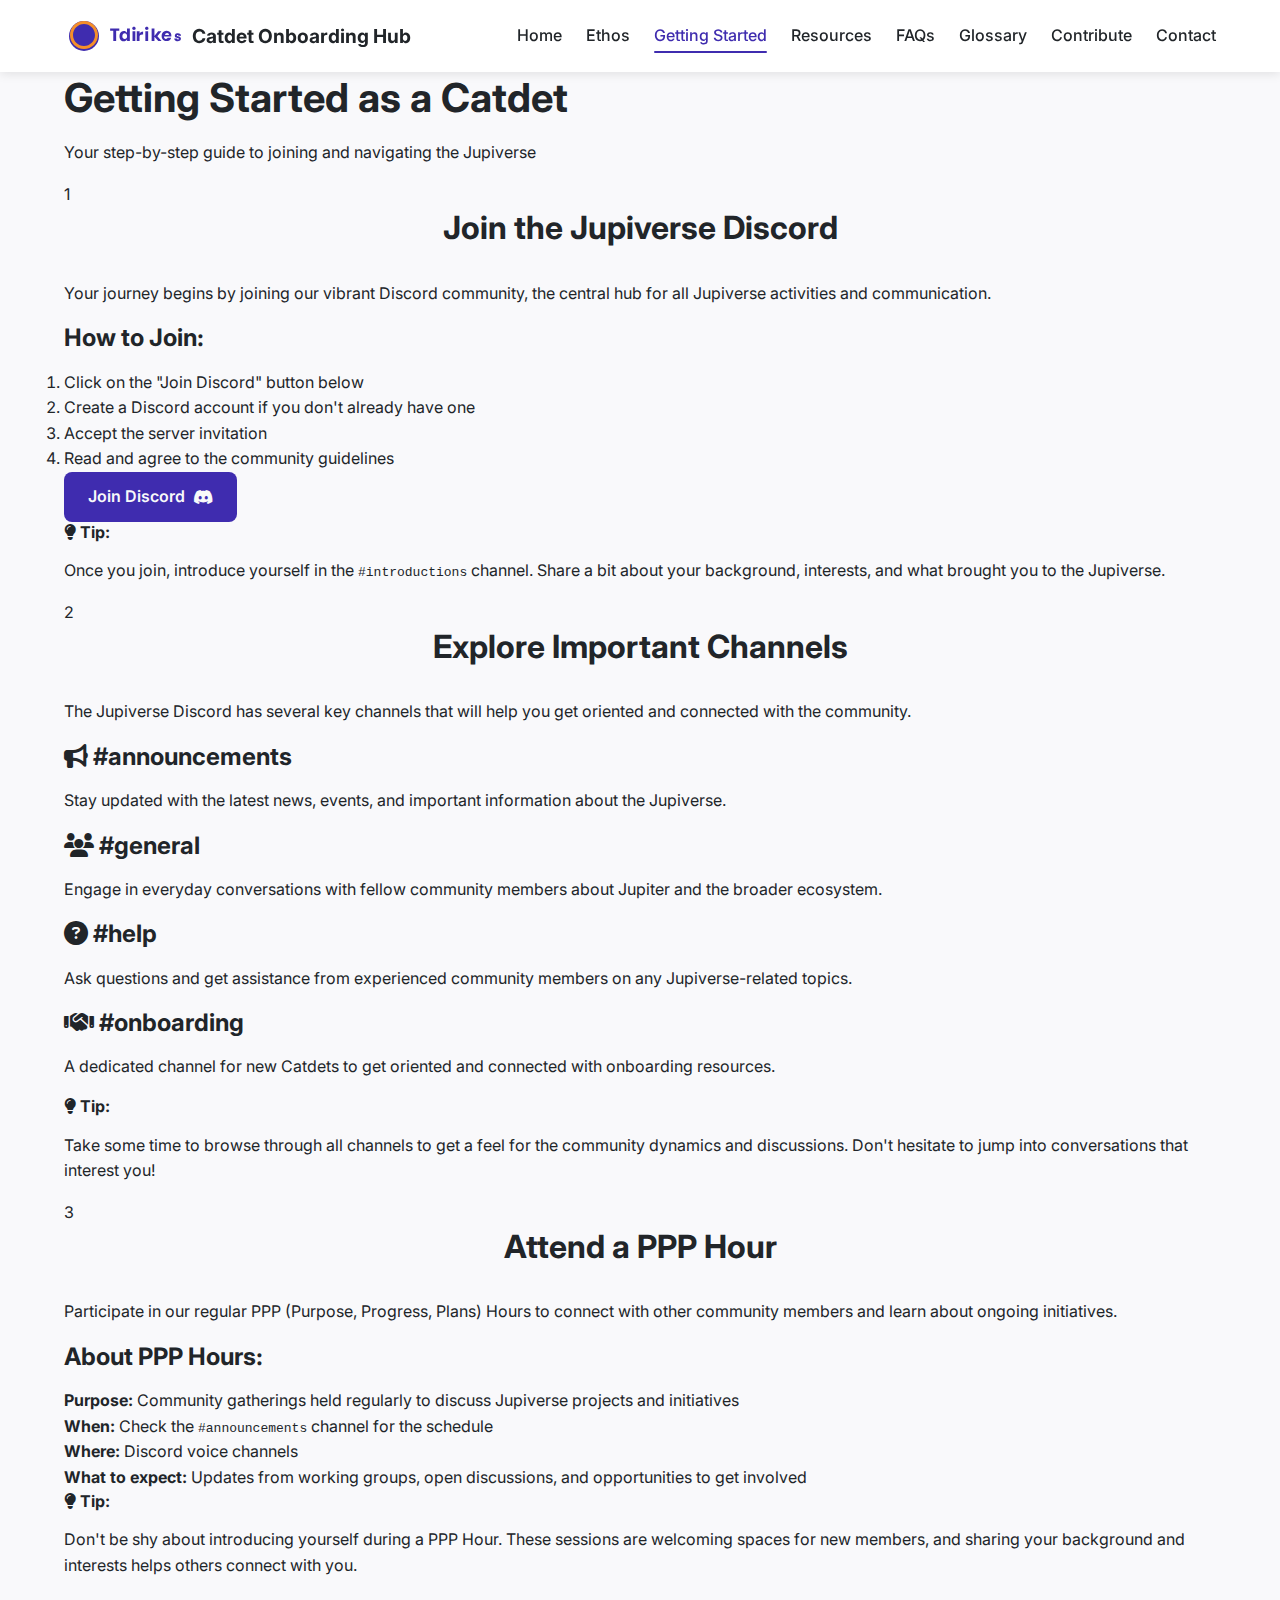
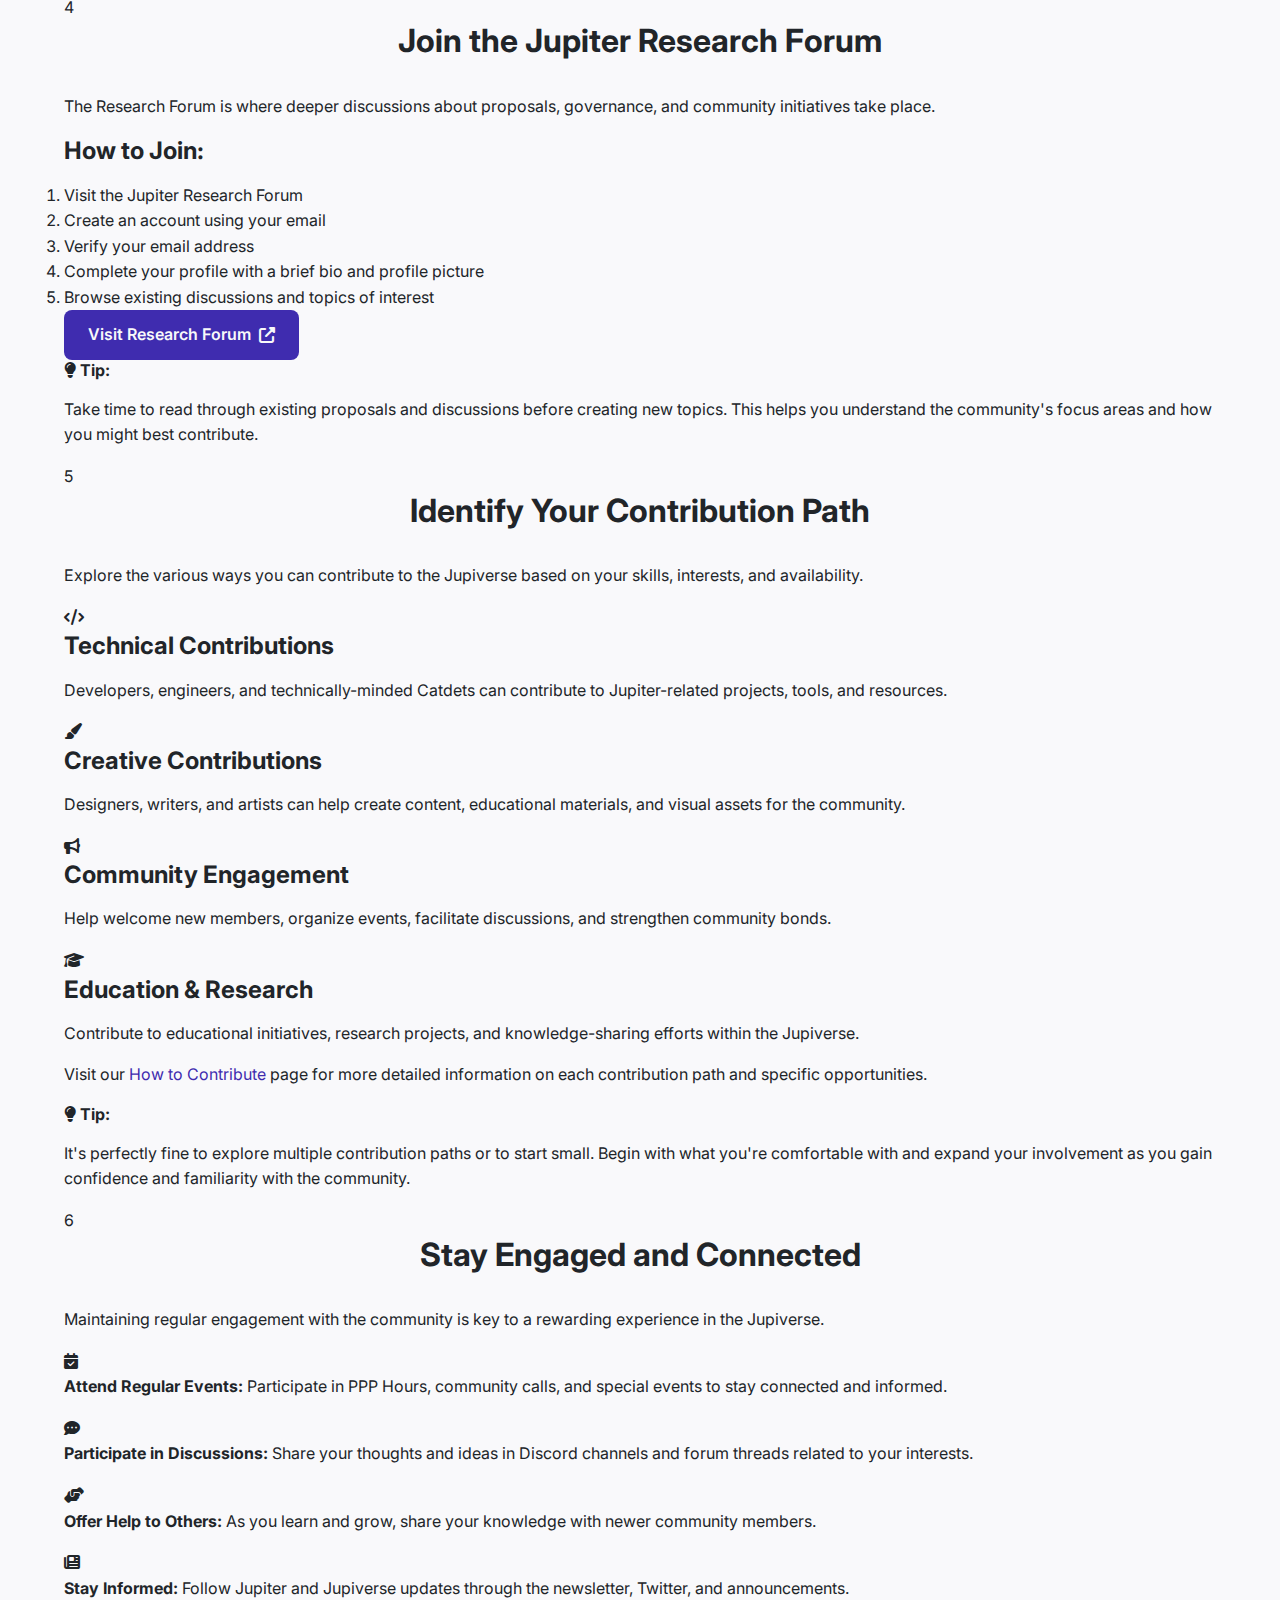
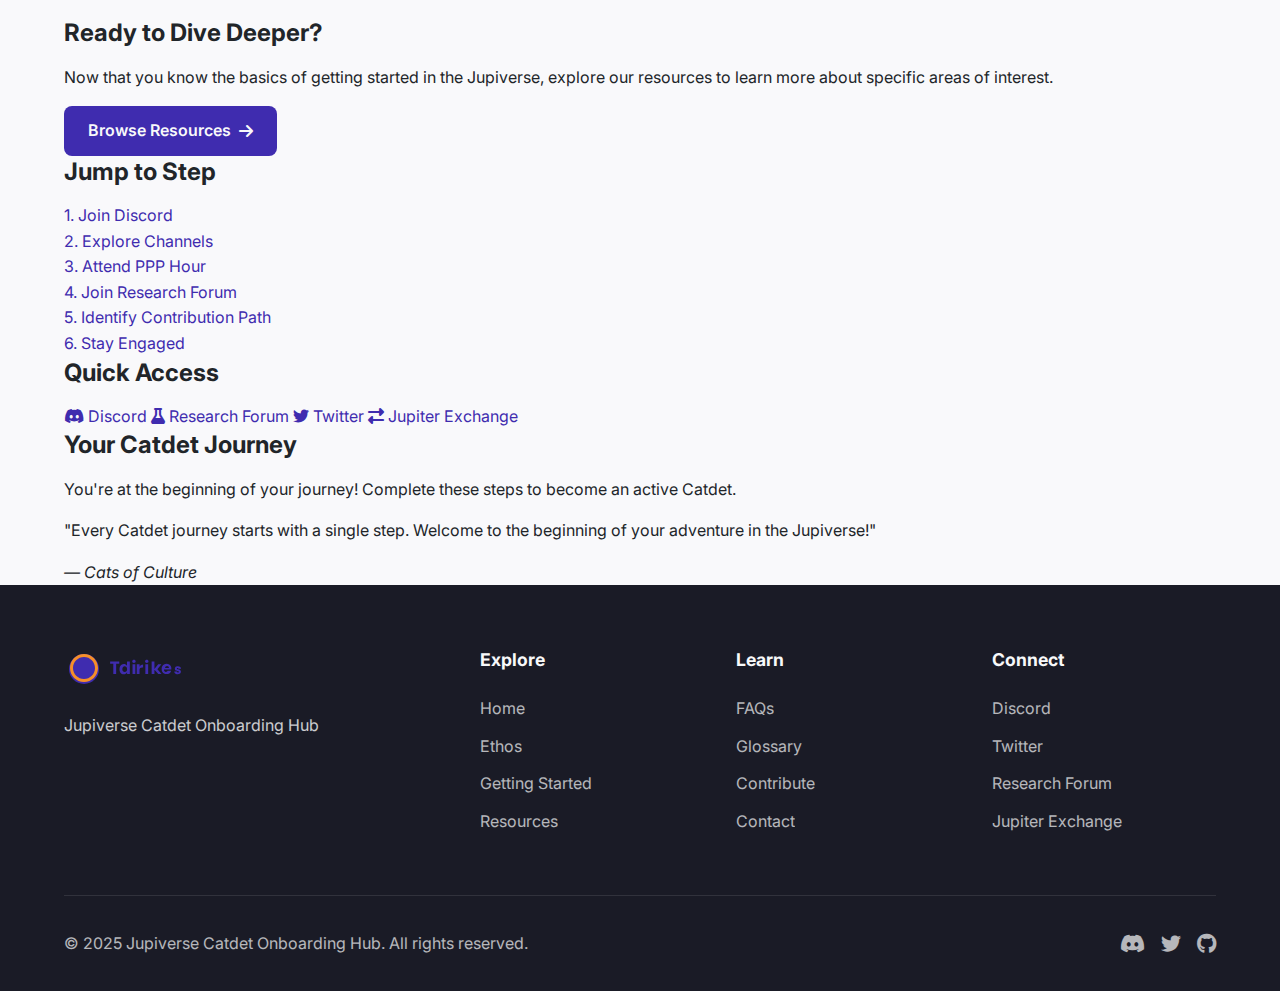
==== getting-started.html @ af23ca6e "Initial commit of Jupiverse Catdet Onboarding Hub" ====
<!DOCTYPE html>
<html lang="en">
<head>
    <meta charset="UTF-8">
    <meta name="viewport" content="width=device-width, initial-scale=1.0">
    <title>Getting Started | Jupiverse Catdet Onboarding Hub</title>
    <meta name="description" content="Step-by-step guide to join the Jupiverse community and start your journey as a Catdet">
    <link rel="stylesheet" href="css/styles.css">
    <link rel="stylesheet" href="https://cdnjs.cloudflare.com/ajax/libs/font-awesome/6.4.0/css/all.min.css">
    <link rel="preconnect" href="https://fonts.googleapis.com">
    <link rel="preconnect" href="https://fonts.gstatic.com" crossorigin>
    <link href="https://fonts.googleapis.com/css2?family=Inter:wght@300;400;500;600;700&display=swap" rel="stylesheet">
</head>
<body>
    <header>
        <div class="container">
            <div class="logo">
                <a href="index.html">
                    <img src="images/jupiverse-logo.svg" alt="Jupiverse Logo">
                    <span>Catdet Onboarding Hub</span>
                </a>
            </div>
            <nav>
                <button class="mobile-menu-btn" aria-label="Toggle navigation menu">
                    <span></span>
                    <span></span>
                    <span></span>
                </button>
                <ul class="nav-menu">
                    <li><a href="index.html">Home</a></li>
                    <li><a href="ethos.html">Ethos</a></li>
                    <li><a href="getting-started.html" class="active">Getting Started</a></li>
                    <li><a href="resources.html">Resources</a></li>
                    <li><a href="faqs.html">FAQs</a></li>
                    <li><a href="glossary.html">Glossary</a></li>
                    <li><a href="contribute.html">Contribute</a></li>
                    <li><a href="contact.html">Contact</a></li>
                </ul>
            </nav>
        </div>
    </header>

    <section class="page-header">
        <div class="container">
            <h1>Getting Started as a Catdet</h1>
            <p class="subtitle">Your step-by-step guide to joining and navigating the Jupiverse</p>
        </div>
    </section>

    <section class="content-section">
        <div class="container">
            <div class="content-grid">
                <div class="content-main">
                    <div class="steps-container">
                        <div class="step-item" id="step1">
                            <div class="step-number">1</div>
                            <div class="step-content">
                                <h2>Join the Jupiverse Discord</h2>
                                <p>Your journey begins by joining our vibrant Discord community, the central hub for all Jupiverse activities and communication.</p>
                                
                                <div class="instruction-box">
                                    <h3>How to Join:</h3>
                                    <ol>
                                        <li>Click on the "Join Discord" button below</li>
                                        <li>Create a Discord account if you don't already have one</li>
                                        <li>Accept the server invitation</li>
                                        <li>Read and agree to the community guidelines</li>
                                    </ol>
                                    <a href="https://discord.gg/jup" class="btn primary-btn" target="_blank" rel="noopener noreferrer">Join Discord <i class="fab fa-discord"></i></a>
                                </div>
                                
                                <div class="tip-box">
                                    <h4><i class="fas fa-lightbulb"></i> Tip:</h4>
                                    <p>Once you join, introduce yourself in the <code>#introductions</code> channel. Share a bit about your background, interests, and what brought you to the Jupiverse.</p>
                                </div>
                            </div>
                        </div>
                        
                        <div class="step-item" id="step2">
                            <div class="step-number">2</div>
                            <div class="step-content">
                                <h2>Explore Important Channels</h2>
                                <p>The Jupiverse Discord has several key channels that will help you get oriented and connected with the community.</p>
                                
                                <div class="channels-grid">
                                    <div class="channel-card">
                                        <h3><i class="fas fa-bullhorn"></i> #announcements</h3>
                                        <p>Stay updated with the latest news, events, and important information about the Jupiverse.</p>
                                    </div>
                                    
                                    <div class="channel-card">
                                        <h3><i class="fas fa-users"></i> #general</h3>
                                        <p>Engage in everyday conversations with fellow community members about Jupiter and the broader ecosystem.</p>
                                    </div>
                                    
                                    <div class="channel-card">
                                        <h3><i class="fas fa-question-circle"></i> #help</h3>
                                        <p>Ask questions and get assistance from experienced community members on any Jupiverse-related topics.</p>
                                    </div>
                                    
                                    <div class="channel-card">
                                        <h3><i class="fas fa-handshake"></i> #onboarding</h3>
                                        <p>A dedicated channel for new Catdets to get oriented and connected with onboarding resources.</p>
                                    </div>
                                </div>
                                
                                <div class="tip-box">
                                    <h4><i class="fas fa-lightbulb"></i> Tip:</h4>
                                    <p>Take some time to browse through all channels to get a feel for the community dynamics and discussions. Don't hesitate to jump into conversations that interest you!</p>
                                </div>
                            </div>
                        </div>
                        
                        <div class="step-item" id="step3">
                            <div class="step-number">3</div>
                            <div class="step-content">
                                <h2>Attend a PPP Hour</h2>
                                <p>Participate in our regular PPP (Purpose, Progress, Plans) Hours to connect with other community members and learn about ongoing initiatives.</p>
                                
                                <div class="instruction-box">
                                    <h3>About PPP Hours:</h3>
                                    <ul>
                                        <li><strong>Purpose:</strong> Community gatherings held regularly to discuss Jupiverse projects and initiatives</li>
                                        <li><strong>When:</strong> Check the <code>#announcements</code> channel for the schedule</li>
                                        <li><strong>Where:</strong> Discord voice channels</li>
                                        <li><strong>What to expect:</strong> Updates from working groups, open discussions, and opportunities to get involved</li>
                                    </ul>
                                </div>
                                
                                <div class="tip-box">
                                    <h4><i class="fas fa-lightbulb"></i> Tip:</h4>
                                    <p>Don't be shy about introducing yourself during a PPP Hour. These sessions are welcoming spaces for new members, and sharing your background and interests helps others connect with you.</p>
                                </div>
                            </div>
                        </div>
                        
                        <div class="step-item" id="step4">
                            <div class="step-number">4</div>
                            <div class="step-content">
                                <h2>Join the Jupiter Research Forum</h2>
                                <p>The Research Forum is where deeper discussions about proposals, governance, and community initiatives take place.</p>
                                
                                <div class="instruction-box">
                                    <h3>How to Join:</h3>
                                    <ol>
                                        <li>Visit the Jupiter Research Forum</li>
                                        <li>Create an account using your email</li>
                                        <li>Verify your email address</li>
                                        <li>Complete your profile with a brief bio and profile picture</li>
                                        <li>Browse existing discussions and topics of interest</li>
                                    </ol>
                                    <a href="https://research.jup.ag" class="btn primary-btn" target="_blank" rel="noopener noreferrer">Visit Research Forum <i class="fas fa-external-link-alt"></i></a>
                                </div>
                                
                                <div class="tip-box">
                                    <h4><i class="fas fa-lightbulb"></i> Tip:</h4>
                                    <p>Take time to read through existing proposals and discussions before creating new topics. This helps you understand the community's focus areas and how you might best contribute.</p>
                                </div>
                            </div>
                        </div>
                        
                        <div class="step-item" id="step5">
                            <div class="step-number">5</div>
                            <div class="step-content">
                                <h2>Identify Your Contribution Path</h2>
                                <p>Explore the various ways you can contribute to the Jupiverse based on your skills, interests, and availability.</p>
                                
                                <div class="paths-grid">
                                    <div class="path-card">
                                        <div class="path-icon">
                                            <i class="fas fa-code"></i>
                                        </div>
                                        <h3>Technical Contributions</h3>
                                        <p>Developers, engineers, and technically-minded Catdets can contribute to Jupiter-related projects, tools, and resources.</p>
                                    </div>
                                    
                                    <div class="path-card">
                                        <div class="path-icon">
                                            <i class="fas fa-paintbrush"></i>
                                        </div>
                                        <h3>Creative Contributions</h3>
                                        <p>Designers, writers, and artists can help create content, educational materials, and visual assets for the community.</p>
                                    </div>
                                    
                                    <div class="path-card">
                                        <div class="path-icon">
                                            <i class="fas fa-bullhorn"></i>
                                        </div>
                                        <h3>Community Engagement</h3>
                                        <p>Help welcome new members, organize events, facilitate discussions, and strengthen community bonds.</p>
                                    </div>
                                    
                                    <div class="path-card">
                                        <div class="path-icon">
                                            <i class="fas fa-graduation-cap"></i>
                                        </div>
                                        <h3>Education & Research</h3>
                                        <p>Contribute to educational initiatives, research projects, and knowledge-sharing efforts within the Jupiverse.</p>
                                    </div>
                                </div>
                                
                                <p>Visit our <a href="contribute.html">How to Contribute</a> page for more detailed information on each contribution path and specific opportunities.</p>
                                
                                <div class="tip-box">
                                    <h4><i class="fas fa-lightbulb"></i> Tip:</h4>
                                    <p>It's perfectly fine to explore multiple contribution paths or to start small. Begin with what you're comfortable with and expand your involvement as you gain confidence and familiarity with the community.</p>
                                </div>
                            </div>
                        </div>
                        
                        <div class="step-item" id="step6">
                            <div class="step-number">6</div>
                            <div class="step-content">
                                <h2>Stay Engaged and Connected</h2>
                                <p>Maintaining regular engagement with the community is key to a rewarding experience in the Jupiverse.</p>
                                
                                <div class="engagement-tips">
                                    <div class="tip-item">
                                        <i class="fas fa-calendar-check"></i>
                                        <p><strong>Attend Regular Events:</strong> Participate in PPP Hours, community calls, and special events to stay connected and informed.</p>
                                    </div>
                                    
                                    <div class="tip-item">
                                        <i class="fas fa-comment-dots"></i>
                                        <p><strong>Participate in Discussions:</strong> Share your thoughts and ideas in Discord channels and forum threads related to your interests.</p>
                                    </div>
                                    
                                    <div class="tip-item">
                                        <i class="fas fa-hands-helping"></i>
                                        <p><strong>Offer Help to Others:</strong> As you learn and grow, share your knowledge with newer community members.</p>
                                    </div>
                                    
                                    <div class="tip-item">
                                        <i class="fas fa-newspaper"></i>
                                        <p><strong>Stay Informed:</strong> Follow Jupiter and Jupiverse updates through the newsletter, Twitter, and announcements.</p>
                                    </div>
                                </div>
                                
                                <div class="cta-box">
                                    <h3>Ready to Dive Deeper?</h3>
                                    <p>Now that you know the basics of getting started in the Jupiverse, explore our resources to learn more about specific areas of interest.</p>
                                    <a href="resources.html" class="btn primary-btn">Browse Resources <i class="fas fa-arrow-right"></i></a>
                                </div>
                            </div>
                        </div>
                    </div>
                </div>
                
                <div class="content-sidebar">
                    <div class="sidebar-block">
                        <h3>Jump to Step</h3>
                        <ul class="sidebar-links">
                            <li><a href="#step1">1. Join Discord</a></li>
                            <li><a href="#step2">2. Explore Channels</a></li>
                            <li><a href="#step3">3. Attend PPP Hour</a></li>
                            <li><a href="#step4">4. Join Research Forum</a></li>
                            <li><a href="#step5">5. Identify Contribution Path</a></li>
                            <li><a href="#step6">6. Stay Engaged</a></li>
                        </ul>
                    </div>
                    
                    <div class="sidebar-block">
                        <h3>Quick Access</h3>
                        <div class="quick-access-links">
                            <a href="https://discord.gg/jup" class="quick-access-link" target="_blank" rel="noopener noreferrer">
                                <i class="fab fa-discord"></i>
                                <span>Discord</span>
                            </a>
                            <a href="https://research.jup.ag" class="quick-access-link" target="_blank" rel="noopener noreferrer">
                                <i class="fas fa-flask"></i>
                                <span>Research Forum</span>
                            </a>
                            <a href="https://twitter.com/JupiterExchange" class="quick-access-link" target="_blank" rel="noopener noreferrer">
                                <i class="fab fa-twitter"></i>
                                <span>Twitter</span>
                            </a>
                            <a href="https://jup.ag" class="quick-access-link" target="_blank" rel="noopener noreferrer">
                                <i class="fas fa-exchange-alt"></i>
                                <span>Jupiter Exchange</span>
                            </a>
                        </div>
                    </div>
                    
                    <div class="sidebar-block progress-block">
                        <h3>Your Catdet Journey</h3>
                        <div class="progress-bar">
                            <div class="progress" style="width: 25%"></div>
                        </div>
                        <p class="progress-text">You're at the beginning of your journey! Complete these steps to become an active Catdet.</p>
                    </div>
                    
                    <div class="sidebar-block quote-block">
                        <blockquote>
                            <p>"Every Catdet journey starts with a single step. Welcome to the beginning of your adventure in the Jupiverse!"</p>
                            <cite>— Cats of Culture</cite>
                        </blockquote>
                    </div>
                </div>
            </div>
        </div>
    </section>

    <footer>
        <div class="container">
            <div class="footer-content">
                <div class="footer-logo">
                    <img src="images/jupiverse-logo.svg" alt="Jupiverse Logo">
                    <p>Jupiverse Catdet Onboarding Hub</p>
                </div>
                <div class="footer-links">
                    <div class="footer-column">
                        <h4>Explore</h4>
                        <ul>
                            <li><a href="index.html">Home</a></li>
                            <li><a href="ethos.html">Ethos</a></li>
                            <li><a href="getting-started.html">Getting Started</a></li>
                            <li><a href="resources.html">Resources</a></li>
                        </ul>
                    </div>
                    <div class="footer-column">
                        <h4>Learn</h4>
                        <ul>
                            <li><a href="faqs.html">FAQs</a></li>
                            <li><a href="glossary.html">Glossary</a></li>
                            <li><a href="contribute.html">Contribute</a></li>
                            <li><a href="contact.html">Contact</a></li>
                        </ul>
                    </div>
                    <div class="footer-column">
                        <h4>Connect</h4>
                        <ul>
                            <li><a href="https://discord.gg/jup" target="_blank" rel="noopener noreferrer">Discord</a></li>
                            <li><a href="https://twitter.com/JupiterExchange" target="_blank" rel="noopener noreferrer">Twitter</a></li>
                            <li><a href="https://research.jup.ag" target="_blank" rel="noopener noreferrer">Research Forum</a></li>
                            <li><a href="https://jup.ag" target="_blank" rel="noopener noreferrer">Jupiter Exchange</a></li>
                        </ul>
                    </div>
                </div>
            </div>
            <div class="footer-bottom">
                <p>&copy; 2025 Jupiverse Catdet Onboarding Hub. All rights reserved.</p>
                <div class="social-icons">
                    <a href="https://discord.gg/jup" target="_blank" rel="noopener noreferrer" aria-label="Join Discord"><i class="fab fa-discord"></i></a>
                    <a href="https://twitter.com/JupiterExchange" target="_blank" rel="noopener noreferrer" aria-label="Follow on Twitter"><i class="fab fa-twitter"></i></a>
                    <a href="https://github.com/yourusername/jupiverse-catdet-hub" target="_blank" rel="noopener noreferrer" aria-label="View project on GitHub"><i class="fab fa-github"></i></a>
                </div>
            </div>
        </div>
    </footer>

    <script src="js/main.js"></script>
</body>
</html>
---- css/styles.css ----
/* Base Styles */
:root {
    --primary-color: #3F2CAF;
    --primary-dark: #2A1E78;
    --primary-light: #6146D7;
    --secondary-color: #F58F29;
    --secondary-dark: #C96E13;
    --secondary-light: #FFB05C;
    --bg-light: #F9F9FB;
    --bg-dark: #1A1B26;
    --text-light: #F8F9FA;
    --text-dark: #212529;
    --text-gray: #6C757D;
    --border-color: #DEE2E6;
    --success-color: #28A745;
    --warning-color: #FFC107;
    --error-color: #DC3545;
    --info-color: #17A2B8;
}

* {
    margin: 0;
    padding: 0;
    box-sizing: border-box;
}

html {
    scroll-behavior: smooth;
}

body {
    font-family: 'Inter', -apple-system, BlinkMacSystemFont, 'Segoe UI', Roboto, Oxygen, Ubuntu, Cantarell, 'Open Sans', 'Helvetica Neue', sans-serif;
    line-height: 1.6;
    color: var(--text-dark);
    background-color: var(--bg-light);
}

.container {
    width: 100%;
    max-width: 1200px;
    margin: 0 auto;
    padding: 0 1.5rem;
}

a {
    text-decoration: none;
    color: var(--primary-color);
    transition: color 0.3s ease;
}

a:hover {
    color: var(--primary-dark);
}

ul {
    list-style: none;
}

img {
    max-width: 100%;
    height: auto;
}

h1, h2, h3, h4, h5, h6 {
    font-weight: 700;
    line-height: 1.3;
    margin-bottom: 1rem;
}

h1 {
    font-size: 2.5rem;
}

h2 {
    font-size: 2rem;
    text-align: center;
    margin-bottom: 2rem;
}

h3 {
    font-size: 1.5rem;
}

p {
    margin-bottom: 1rem;
}

.btn {
    display: inline-flex;
    align-items: center;
    justify-content: center;
    padding: 0.75rem 1.5rem;
    border-radius: 0.5rem;
    font-weight: 600;
    text-align: center;
    cursor: pointer;
    transition: all 0.3s ease;
    gap: 0.5rem;
}

.primary-btn {
    background-color: var(--primary-color);
    color: var(--text-light);
    border: none;
}

.primary-btn:hover {
    background-color: var(--primary-dark);
    color: var(--text-light);
}

.secondary-btn {
    background-color: transparent;
    color: var(--primary-color);
    border: 2px solid var(--primary-color);
}

.secondary-btn:hover {
    background-color: var(--primary-color);
    color: var(--text-light);
}

/* Header Styles */
header {
    background-color: #fff;
    box-shadow: 0 2px 10px rgba(0, 0, 0, 0.1);
    position: sticky;
    top: 0;
    z-index: 100;
}

header .container {
    display: flex;
    justify-content: space-between;
    align-items: center;
    padding: 1rem 1.5rem;
}

.logo a {
    display: flex;
    align-items: center;
    gap: 0.5rem;
    color: var(--text-dark);
}

.logo img {
    height: 2.5rem;
}

.logo span {
    font-weight: 700;
    font-size: 1.2rem;
}

.nav-menu {
    display: flex;
    gap: 1.5rem;
}

.nav-menu a {
    color: var(--text-dark);
    font-weight: 500;
    position: relative;
}

.nav-menu a:hover,
.nav-menu a.active {
    color: var(--primary-color);
}

.nav-menu a.active::after {
    content: '';
    position: absolute;
    bottom: -0.5rem;
    left: 0;
    width: 100%;
    height: 2px;
    background-color: var(--primary-color);
    border-radius: 1px;
}

.mobile-menu-btn {
    display: none;
    background: none;
    border: none;
    cursor: pointer;
    flex-direction: column;
    gap: 0.3rem;
}

.mobile-menu-btn span {
    display: block;
    width: 1.8rem;
    height: 0.2rem;
    background-color: var(--text-dark);
    border-radius: 1px;
    transition: all 0.3s ease;
}

/* Hero Section */
.hero {
    padding: 4rem 0;
    background: linear-gradient(135deg, #f5f7fa 0%, #e4e7f0 100%);
}

.hero .container {
    display: grid;
    grid-template-columns: 1fr 1fr;
    gap: 2rem;
    align-items: center;
}

.hero-content {
    max-width: 550px;
}

.hero h1 {
    font-size: 3rem;
    margin-bottom: 1rem;
    color: var(--primary-dark);
}

.hero .subtitle {
    font-size: 1.25rem;
    color: var(--text-gray);
    margin-bottom: 2rem;
}

.cta-buttons {
    display: flex;
    gap: 1rem;
    flex-wrap: wrap;
}

.hero-image {
    display: flex;
    justify-content: center;
}

.hero-image img {
    max-width: 100%;
    max-height: 400px;
}

/* Key Sections */
.key-sections {
    padding: 5rem 0;
}

.sections-grid {
    display: grid;
    grid-template-columns: repeat(auto-fit, minmax(250px, 1fr));
    gap: 2rem;
}

.section-card {
    background-color: #fff;
    border-radius: 0.5rem;
    box-shadow: 0 5px 15px rgba(0, 0, 0, 0.05);
    padding: 2rem;
    transition: transform 0.3s ease, box-shadow 0.3s ease;
    display: flex;
    flex-direction: column;
}

.section-card:hover {
    transform: translateY(-5px);
    box-shadow: 0 8px 20px rgba(0, 0, 0, 0.1);
}

.section-card .icon {
    width: 3.5rem;
    height: 3.5rem;
    background-color: var(--primary-light);
    color: var(--text-light);
    border-radius: 50%;
    display: flex;
    align-items: center;
    justify-content: center;
    margin-bottom: 1.5rem;
    font-size: 1.5rem;
}

.section-card h3 {
    font-size: 1.25rem;
    margin-bottom: 0.5rem;
}

.section-card p {
    color: var(--text-gray);
    margin-bottom: 1.5rem;
    flex-grow: 1;
}

.card-link {
    display: flex;
    align-items: center;
    gap: 0.5rem;
    font-weight: 600;
    font-size: 0.9rem;
    color: var(--primary-color);
}

.card-link i {
    font-size: 0.8rem;
    transition: transform 0.3s ease;
}

.card-link:hover i {
    transform: translateX(3px);
}

/* Community Spotlight */
.community-spotlight {
    padding: 5rem 0;
    background-color: var(--primary-dark);
    color: var(--text-light);
}

.community-spotlight h2 {
    color: var(--text-light);
}

.spotlight-content {
    display: grid;
    grid-template-columns: 1fr 1fr;
    gap: 3rem;
    align-items: center;
}

.spotlight-image img {
    border-radius: 0.5rem;
    box-shadow: 0 10px 30px rgba(0, 0, 0, 0.2);
}

.spotlight-text h3 {
    color: var(--text-light);
    margin-bottom: 1.5rem;
}

.spotlight-text p {
    margin-bottom: 1.5rem;
    opacity: 0.9;
}

/* Testimonials */
.testimonials {
    padding: 5rem 0;
    background-color: var(--bg-light);
}

.testimonial-slider {
    position: relative;
    max-width: 800px;
    margin: 0 auto;
    overflow: hidden;
}

.testimonial-slide {
    padding: 0 1rem;
}

.testimonial-content {
    background-color: #fff;
    border-radius: 0.5rem;
    box-shadow: 0 5px 20px rgba(0, 0, 0, 0.05);
    padding: 2rem;
    position: relative;
    text-align: center;
}

.testimonial-content::before {
    content: '"';
    position: absolute;
    top: 1rem;
    left: 2rem;
    font-size: 5rem;
    line-height: 1;
    font-family: Georgia, serif;
    color: var(--primary-light);
    opacity: 0.1;
}

.testimonial-content p {
    font-size: 1.1rem;
    line-height: 1.7;
    margin-bottom: 1.5rem;
}

.testimonial-author {
    display: flex;
    flex-direction: column;
    align-items: center;
}

.testimonial-author .name {
    font-weight: 700;
    color: var(--primary-dark);
}

.testimonial-author .role {
    font-size: 0.9rem;
    color: var(--text-gray);
}

.testimonial-controls {
    display: flex;
    justify-content: center;
    align-items: center;
    margin-top: 2rem;
    gap: 1rem;
}

.prev-btn, 
.next-btn {
    width: 2.5rem;
    height: 2.5rem;
    border-radius: 50%;
    border: none;
    background-color: var(--primary-color);
    color: var(--text-light);
    display: flex;
    align-items: center;
    justify-content: center;
    cursor: pointer;
    transition: background-color 0.3s ease;
}

.prev-btn:hover, 
.next-btn:hover {
    background-color: var(--primary-dark);
}

.testimonial-dots {
    display: flex;
    gap: 0.5rem;
}

.dot {
    width: 0.75rem;
    height: 0.75rem;
    border-radius: 50%;
    background-color: var(--border-color);
    cursor: pointer;
    transition: background-color 0.3s ease;
}

.dot.active {
    background-color: var(--primary-color);
}

/* Quick Links */
.quick-links {
    padding: 5rem 0;
    background-color: #fff;
}

.links-grid {
    display: grid;
    grid-template-columns: repeat(auto-fit, minmax(200px, 1fr));
    gap: 1.5rem;
}

.quick-link {
    display: flex;
    flex-direction: column;
    align-items: center;
    text-align: center;
    padding: 1.5rem;
    background-color: var(--bg-light);
    border-radius: 0.5rem;
    transition: transform 0.3s ease, box-shadow 0.3s ease;
    gap: 0.75rem;
}

.quick-link i {
    font-size: 1.5rem;
    color: var(--primary-color);
}

.quick-link span {
    font-weight: 500;
}

.quick-link:hover {
    transform: translateY(-5px);
    box-shadow: 0 5px 15px rgba(0, 0, 0, 0.05);
}

/* Footer */
footer {
    background-color: var(--bg-dark);
    color: var(--text-light);
    padding-top: 4rem;
}

.footer-content {
    display: grid;
    grid-template-columns: 1fr 2fr;
    gap: 3rem;
    padding-bottom: 3rem;
    border-bottom: 1px solid rgba(255, 255, 255, 0.1);
}

.footer-logo img {
    height: 2.5rem;
    margin-bottom: 1rem;
}

.footer-logo p {
    opacity: 0.8;
}

.footer-links {
    display: grid;
    grid-template-columns: repeat(3, 1fr);
    gap: 2rem;
}

.footer-column h4 {
    font-size: 1.1rem;
    margin-bottom: 1.5rem;
    color: var(--text-light);
}

.footer-column ul li {
    margin-bottom: 0.75rem;
}

.footer-column a {
    color: var(--text-light);
    opacity: 0.7;
    transition: opacity 0.3s ease;
}

.footer-column a:hover {
    opacity: 1;
}

.footer-bottom {
    padding: 2rem 0;
    display: flex;
    justify-content: space-between;
    align-items: center;
}

.footer-bottom p {
    opacity: 0.7;
    margin-bottom: 0;
}

.social-icons {
    display: flex;
    gap: 1rem;
}

.social-icons a {
    color: var(--text-light);
    font-size: 1.25rem;
    opacity: 0.7;
    transition: opacity 0.3s ease;
}

.social-icons a:hover {
    opacity: 1;
}

/* Responsive Styles */
@media screen and (max-width: 992px) {
    h1 {
        font-size: 2.25rem;
    }
    
    h2 {
        font-size: 1.75rem;
    }
    
    .hero .container {
        grid-template-columns: 1fr;
    }
    
    .hero-content {
        max-width: 100%;
        text-align: center;
    }
    
    .cta-buttons {
        justify-content: center;
    }
    
    .spotlight-content {
        grid-template-columns: 1fr;
        gap: 2rem;
    }
    
    .spotlight-image {
        order: 1;
    }
    
    .spotlight-text {
        order: 2;
    }
    
    .footer-content {
        grid-template-columns: 1fr;
        gap: 2rem;
    }
    
    .footer-logo {
        text-align: center;
    }
}

@media screen and (max-width: 768px) {
    header .container {
        flex-wrap: wrap;
    }
    
    .mobile-menu-btn {
        display: flex;
    }
    
    .nav-menu {
        flex-direction: column;
        align-items: center;
        width: 100%;
        max-height: 0;
        overflow: hidden;
        transition: max-height 0.3s ease;
        padding: 0;
        margin: 0;
    }
    
    .nav-menu.active {
        max-height: 500px;
        padding-top: 1rem;
    }
    
    .nav-menu li {
        width: 100%;
        text-align: center;
    }
    
    .nav-menu a {
        display: block;
        padding: 0.75rem 0;
    }
    
    .footer-links {
        grid-template-columns: 1fr;
        gap: 2rem;
    }
    
    .footer-bottom {
        flex-direction: column;
        gap: 1rem;
        text-align: center;
    }
}

@media screen and (max-width: 576px) {
    h1 {
        font-size: 2rem;
    }
    
    h2 {
        font-size: 1.5rem;
    }
    
    .hero {
        padding: 3rem 0;
    }
    
    .sections-grid,
    .links-grid {
        grid-template-columns: 1fr;
    }
    
    .testimonial-content {
        padding: 1.5rem;
    }
    
    .testimonial-content p {
        font-size: 1rem;
    }
    
    .cta-buttons {
        flex-direction: column;
        gap: 1rem;
    }
    
    .cta-buttons .btn {
        width: 100%;
    }
}
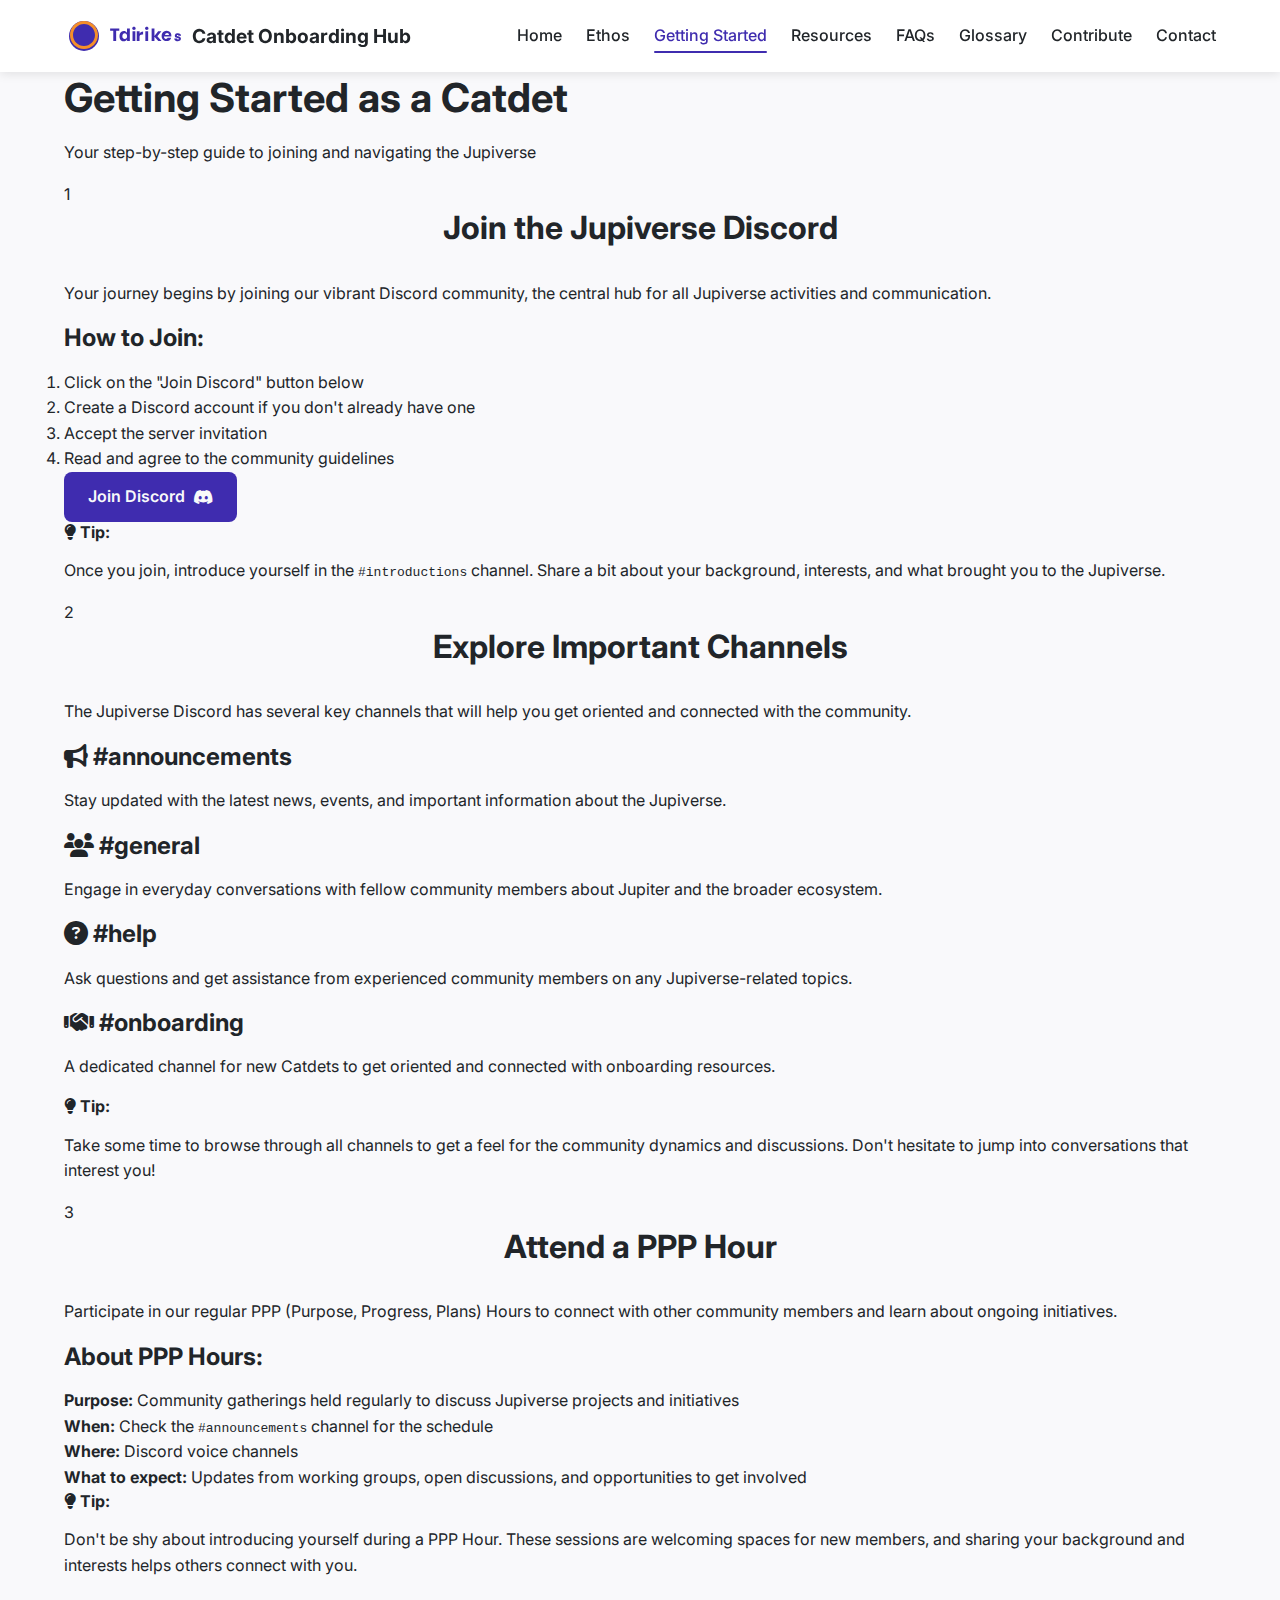
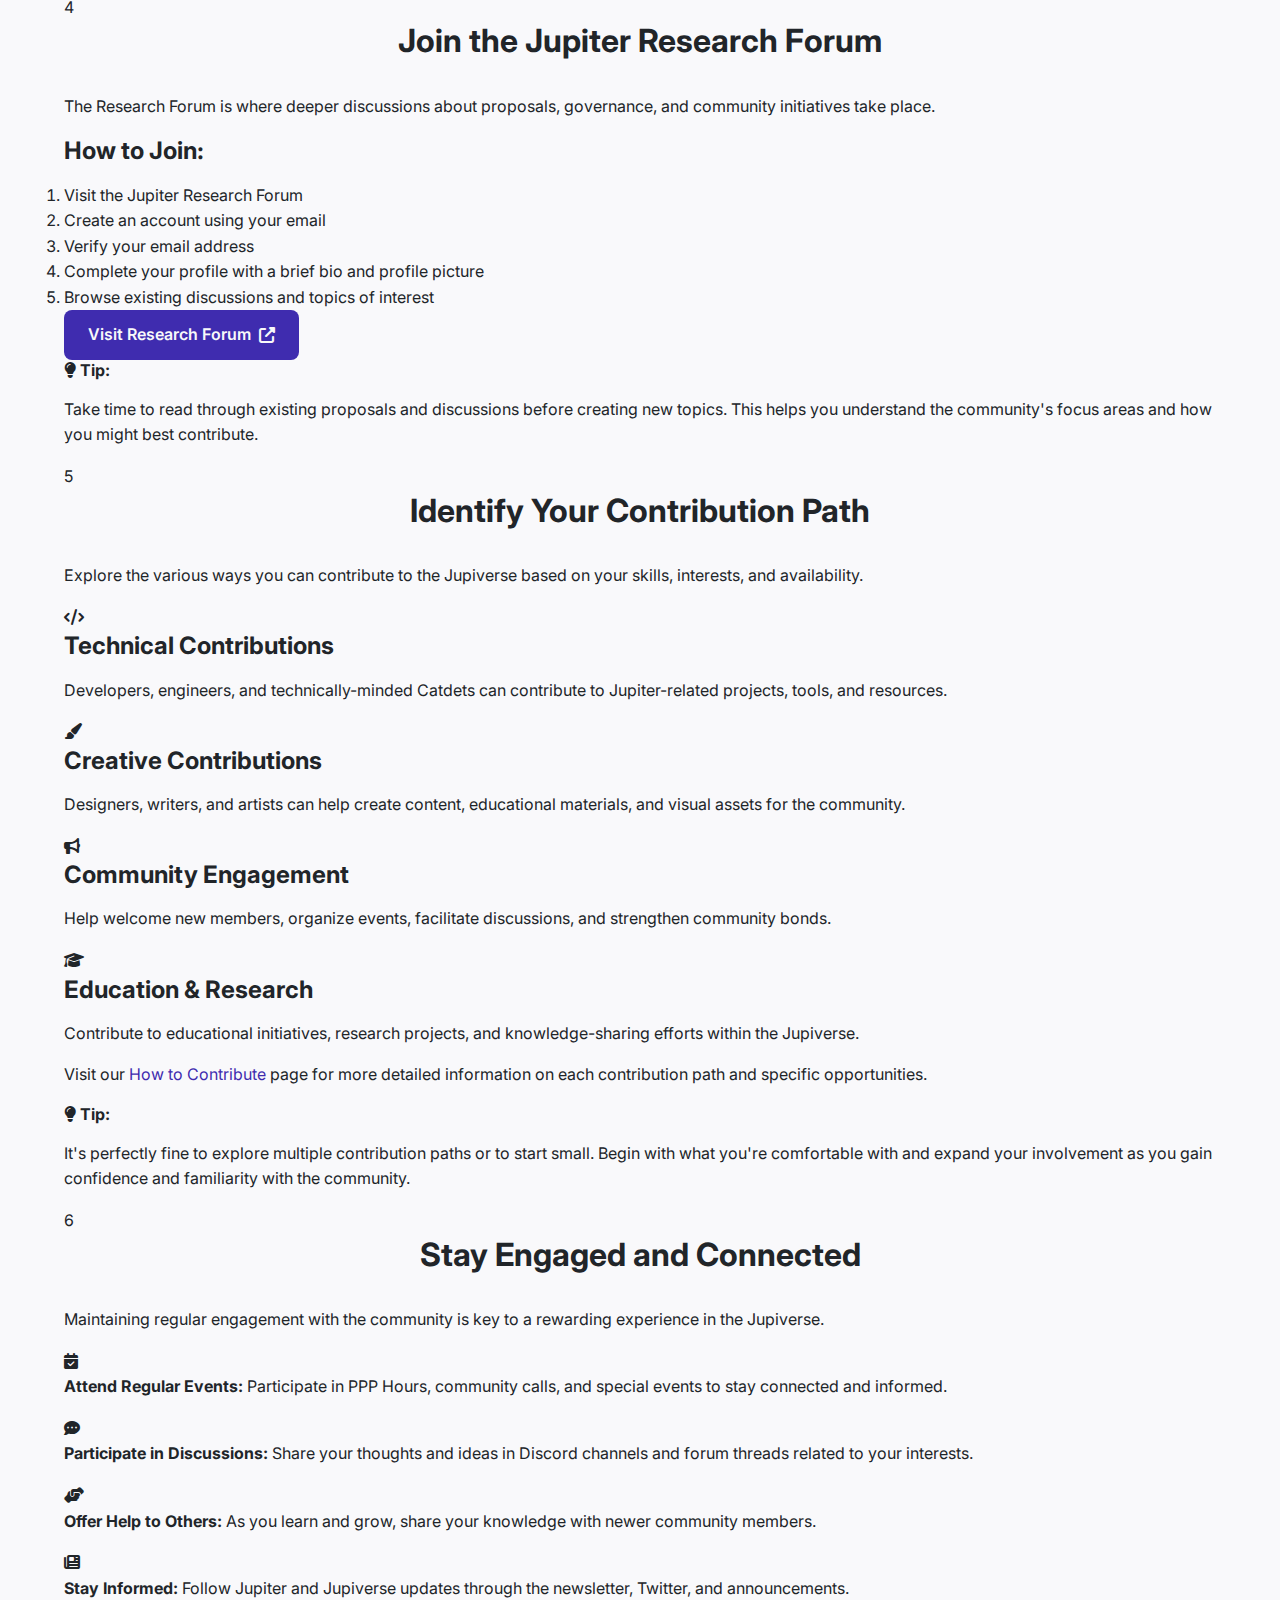
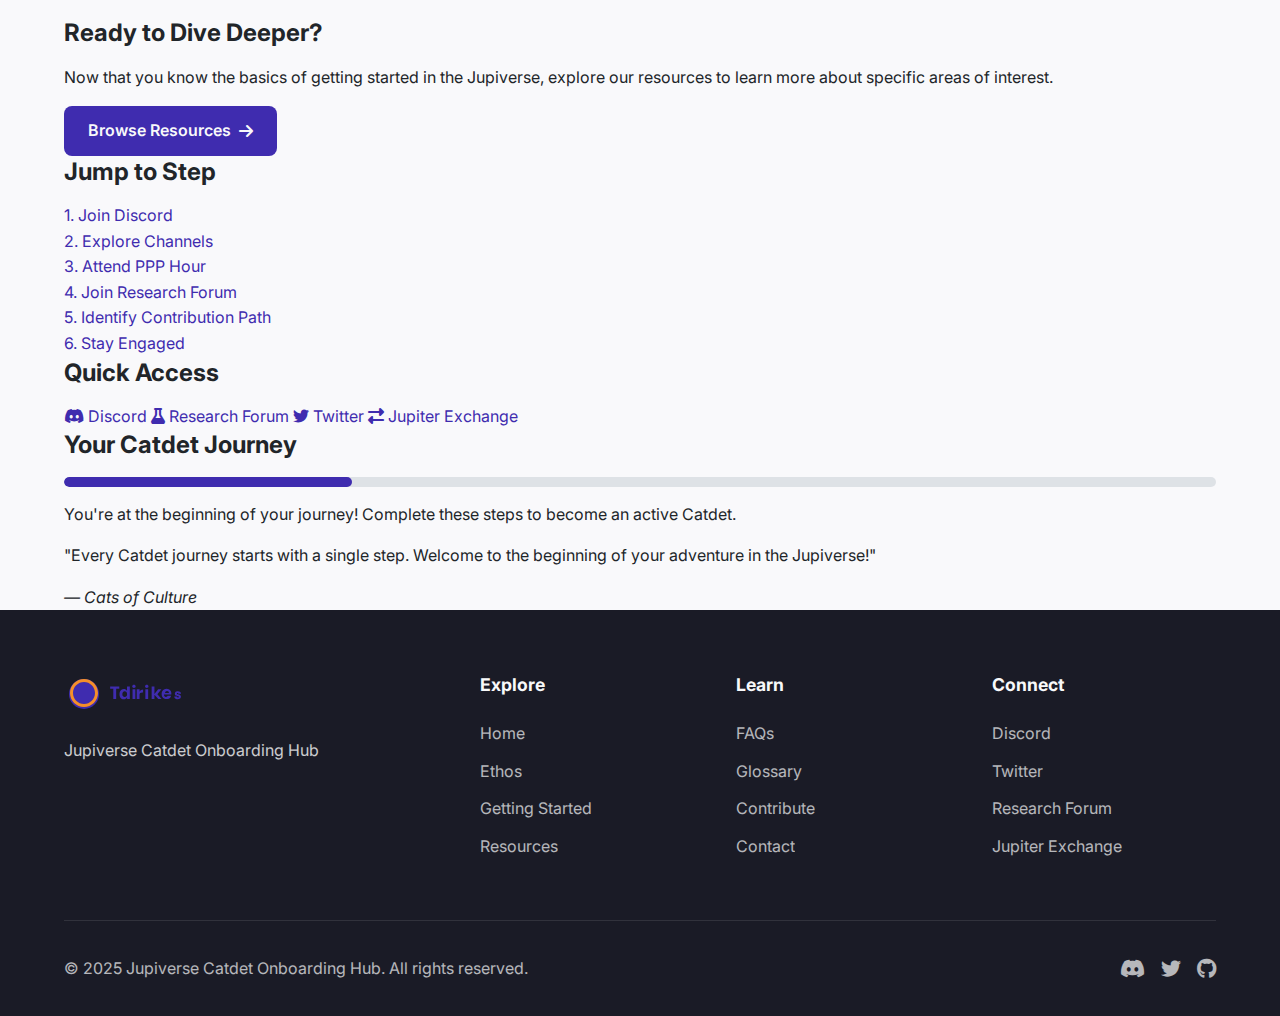
==== commit ce992843: "Fix lint issue by moving inline styles to CSS classes" ====
--- a/getting-started.html
+++ b/getting-started.html
@@ -284,7 +284,7 @@
                     <div class="sidebar-block progress-block">
                         <h3>Your Catdet Journey</h3>
                         <div class="progress-bar">
-                            <div class="progress" style="width: 25%"></div>
+                            <div class="progress progress-25"></div>
                         </div>
                         <p class="progress-text">You're at the beginning of your journey! Complete these steps to become an active Catdet.</p>
                     </div>
--- a/css/styles.css
+++ b/css/styles.css
@@ -1,4 +1,37 @@
 /* Base Styles */
+
+/* Progress bar styles */
+.progress-bar {
+    width: 100%;
+    height: 10px;
+    background-color: var(--border-color);
+    border-radius: 5px;
+    margin: 15px 0;
+    overflow: hidden;
+}
+
+.progress {
+    height: 100%;
+    background-color: var(--primary-color);
+    border-radius: 5px;
+    transition: width 0.3s ease;
+}
+
+.progress-25 {
+    width: 25%;
+}
+
+.progress-50 {
+    width: 50%;
+}
+
+.progress-75 {
+    width: 75%;
+}
+
+.progress-100 {
+    width: 100%;
+}
 :root {
     --primary-color: #3F2CAF;
     --primary-dark: #2A1E78;
